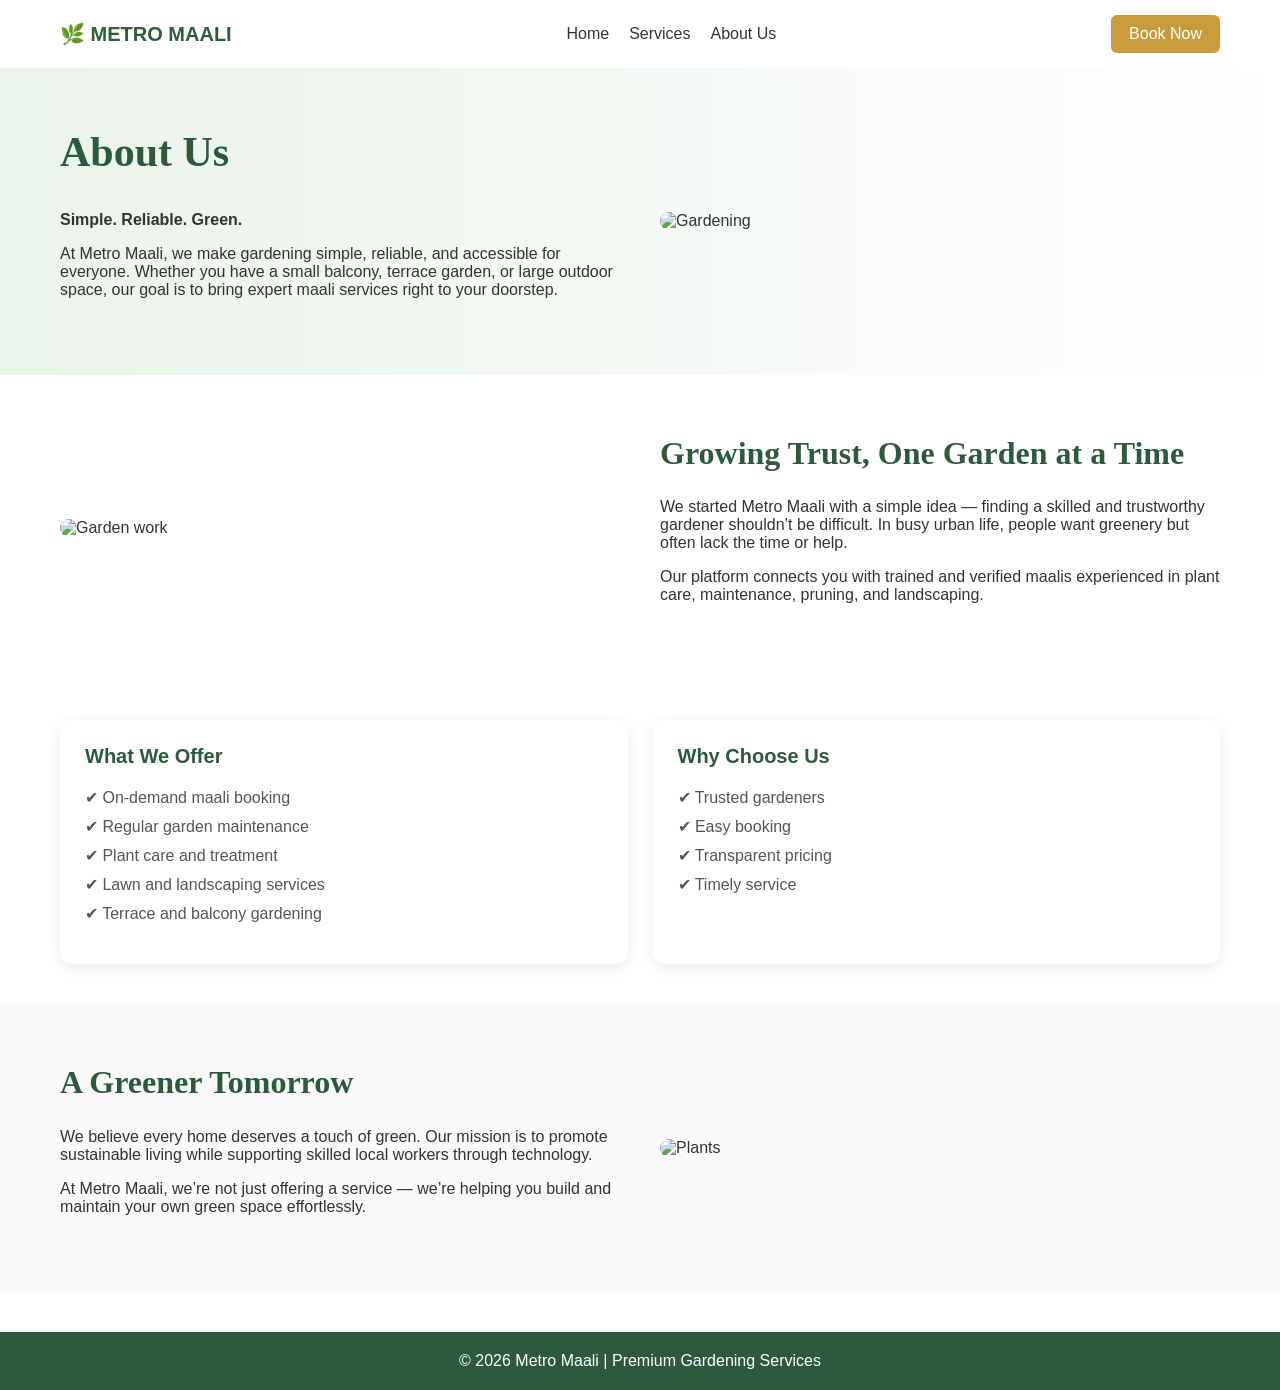
==== about.html @ 2c94c006 "Add files via upload" ====
<!DOCTYPE html>
<html lang="en">
<head>
<meta charset="UTF-8">
<meta name="viewport" content="width=device-width, initial-scale=1.0">
<title>Metro Maali | About Us</title>
<link rel="stylesheet" href="style.css">

</head>

<body>

<body id="about-pg">
   <div id="header"></div>
<script>
  fetch('header.html')
    .then(response => response.text())
    .then(data => {
      document.getElementById('header').innerHTML = data;
    });
</script>

<!-- HERO -->
<section class="about-hero">
    <div class="hero-text">
        <h1>About Us</h1>
        <p><b>Simple. Reliable. Green.</b></p>
        <p>
            At Metro Maali, we make gardening simple, reliable, and accessible for everyone.
            Whether you have a small balcony, terrace garden, or large outdoor space,
            our goal is to bring expert maali services right to your doorstep.
        </p>
    </div>

    <img src="https://images.unsplash.com/photo-1598908314732-07113901949e?w=800" alt="Gardening">
</section>

<!-- STORY -->
<section class="about-story">
    <img src="images\about2.jfif" alt="Garden work">

    <div>
        <h2>Growing Trust, One Garden at a Time</h2>

        <p>
            We started Metro Maali with a simple idea — finding a skilled and trustworthy
            gardener shouldn’t be difficult. In busy urban life, people want greenery
            but often lack the time or help.
        </p>

        <p>
            Our platform connects you with trained and verified maalis experienced in
            plant care, maintenance, pruning, and landscaping.
        </p>
    </div>
</section>

<!-- CARDS -->
<section class="cards">

    <div class="card">
        <h3>What We Offer</h3>
        <ul>
            <li>✔ On-demand maali booking</li>
            <li>✔ Regular garden maintenance</li>
            <li>✔ Plant care and treatment</li>
            <li>✔ Lawn and landscaping services</li>
            <li>✔ Terrace and balcony gardening</li>
        </ul>
    </div>

    <div class="card">
        <h3>Why Choose Us</h3>
        <ul>
            <li>✔ Trusted gardeners</li>
            <li>✔ Easy booking</li>
            <li>✔ Transparent pricing</li>
            <li>✔ Timely service</li>
        </ul>
    </div>

</section>

<!-- VISION -->
<section class="about-vision">

    <div>
        <h2>A Greener Tomorrow</h2>

        <p>
            We believe every home deserves a touch of green. Our mission is to promote
            sustainable living while supporting skilled local workers through technology.
        </p>

        <p>
            At Metro Maali, we’re not just offering a service — we’re helping you build
            and maintain your own green space effortlessly.
        </p>
    </div>

    <img src="https://images.unsplash.com/photo-1501004318641-b39e6451bec6?w=800" alt="Plants">

</section>

<div id="footer"></div>
<script>
  fetch('footer.html')
    .then(response => response.text())
    .then(data => {
      document.getElementById('footer').innerHTML = data;
    });
</script>

</body>
</html>
---- style.css ----
/* ================= GLOBAL STYLES ================= */
html {
  scroll-behavior: smooth;
}

body {
  margin: 0;
  font-family: 'Segoe UI', sans-serif;
  background: #f6f6f6;
  color: #333;
}

/* ================= HEADER (COMMON) ================= */
header {
  display: flex;
  align-items: center;
  justify-content: space-between;
  padding: 15px 60px;
  background: #fff;
  box-shadow: 0 2px 10px rgba(0, 0, 0, 0.05);
}

.logo {
  font-weight: bold;
  color: #2e5d3b;
  font-size: 20px;
}

nav {
  display: flex;
  gap: 20px;
  flex: 1;
  justify-content: center;
}

nav a {
  text-decoration: none;
  color: #333;
  font-weight: 500;
}

nav a.active {
  border-bottom: 2px solid #2e5d3b;
}

.btn {
  background: #c89b3c;
  color: #fff;
  padding: 10px 18px;
  border-radius: 6px;
  border: none;
  cursor: pointer;
  white-space: nowrap;
}

.btn:hover {
  background: #a87e2f;
}

.btn-nav {
  background: #c89b3c;
  color: #fff;
  padding: 10px 18px;
  border-radius: 6px;
  border: none;
  cursor: pointer;
  white-space: nowrap;
  text-decoration: none;
  display: inline-block;
  font-weight: 500;
  transition: background 0.3s ease;
}

.btn-nav:hover {
  background: #a87e2f;
}

/* ================= FOOTER ================= */
footer,
.footer {
  text-align: center;
  padding: 20px;
  background: #2d5a3d;
  color: #fff;
  margin-top: 40px;
}

/* ================================================= */
/* ================= HOME PAGE ====================== */
/* ================================================= */

#home-pg .hero {
  height: 90vh;
  background: url('https://images.unsplash.com/photo-1597262975002-c5c3b14bbd62') center/cover no-repeat;

  display: flex;
  align-items: center;
  justify-content: center;
  text-align: center;

  color: #fff;
  position: relative;
  overflow: hidden;
}

#home-pg .hero::after {
  content: "";
  position: absolute;
  top: 0;
  left: 0;
  width: 100%;
  height: 100%;
  background: rgba(0, 0, 0, 0.5);
  z-index: 1;
}

#home-pg .hero-content {
  position: relative;
  z-index: 2;
  max-width: 700px;
}

.hero-buttons {
  margin-top: 20px;
}

.primary {
  background: #c9a14a;
  color: white;
  padding: 12px 25px;
  border-radius: 6px;
  border: none;
  cursor: pointer;
}

.secondary {
  background: #2d5a3d;
  color: white;
  padding: 12px 25px;
  border-radius: 6px;
  border: none;
  cursor: pointer;
}

.features {
  display: flex;
  justify-content: space-around;
  padding: 60px;
  background: #fff;
  flex-wrap: wrap;
}

.feature-box {
  width: 250px;
  padding: 20px;
  text-align: center;
  box-shadow: 0 5px 20px rgba(0, 0, 0, 0.05);
  border-radius: 10px;
}

.services {
  text-align: center;
  padding: 70px 40px;
}

.services h2 {
  font-family: 'Playfair Display', serif;
  font-size: 32px;
  color: #2d5a3d;
}

.services p {
  color: #666;
}

.service-grid {
  display: flex;
  gap: 20px;
  justify-content: center;
  flex-wrap: wrap;
}

.service-card {
  width: 280px;
  background: white;
  border-radius: 10px;
  overflow: hidden;
  box-shadow: 0 5px 20px rgba(0, 0, 0, 0.05);
}

.service-card img {
  width: 100%;
  height: 180px;
  object-fit: cover;
}

.service-card h4 {
  padding: 15px;
}

/* ================================================= */
/* ================= ABOUT PAGE ===================== */
/* ================================================= */

#about-pg {
  background: #fff;
}

.about-hero {
  display: grid;
  grid-template-columns: 1fr 1fr;
  gap: 40px;
  align-items: center;
  padding: 60px;
  background: linear-gradient(to right, #eaf3ea, #ffffff);
}

.about-hero .hero-text h1 {
  font-family: 'Playfair Display', serif;
  font-size: 42px;
  font-weight: 700;
  color: #2d5a3d;
  margin-top: 0;
}

.about-hero img {
  width: 100%;
  border-radius: 12px;
}

.about-story {
  display: grid;
  grid-template-columns: 1fr 1fr;
  gap: 40px;
  align-items: center;
  padding: 60px;
}

.about-story img {
  width: 100%;
  border-radius: 12px;
}

.about-story h2 {
  font-family: 'Playfair Display', serif;
  font-size: 32px;
  font-weight: 700;
  color: #2d5a3d;
  margin-top: 0;
}

.cards {
  display: grid;
  grid-template-columns: repeat(auto-fit, minmax(280px, 1fr));
  gap: 25px;
  padding: 40px 60px;
}

.card {
  background: #fff;
  padding: 25px;
  border-radius: 12px;
  box-shadow: 0 4px 15px rgba(0, 0, 0, 0.08);
}

.card h3 {
  color: #2d5a3d;
  margin-top: 0;
  font-size: 20px;
}

.card ul {
  list-style: none;
  padding: 0;
}

.card li {
  margin: 10px 0;
  color: #555;
}

.about-vision {
  display: grid;
  grid-template-columns: 1fr 1fr;
  gap: 40px;
  align-items: center;
  padding: 60px;
  background: #f9f9f9;
}

.about-vision h2 {
  font-family: 'Playfair Display', serif;
  font-size: 32px;
  font-weight: 700;
  color: #2d5a3d;
  margin-top: 0;
}

.about-vision img {
  width: 100%;
  border-radius: 12px;
}

/* ================================================= */
/* ================= SERVICES PAGE ================== */
/* ================================================= */

#service-pg .service-hero {
  height: 400px;
  background: linear-gradient(rgba(0, 0, 0, 0.3), rgba(0, 0, 0, 0.3)),
    url('https://images.unsplash.com/photo-1598908314732-07113901949e');
  background-size: cover;
  display: flex;
  align-items: center;
  justify-content: center;
  color: #fff;
}

.section {
  padding: 60px 80px;
}

.service-grid {
  display: grid;
  grid-template-columns: repeat(auto-fit, minmax(260px, 1fr));
  gap: 25px;
}

.service-card {
  background: #fff;
  padding: 25px;
  border-radius: 12px;
}

.learn-more-btn {
  display: inline-block;
  margin-top: 10px;
  background: #2e5d3b;
  color: #fff;
  padding: 8px 12px;
  border-radius: 5px;
}

.cta-banner {
  margin: 60px;
  padding: 40px;
  text-align: center;
  background: linear-gradient(to right, #2e5d3b, #1f3e29);
  color: #fff;
  border-radius: 12px;
}

/* ================================================= */
/* ================= CONTACT PAGE =================== */
/* ================================================= */

.contact-pg header .btn-nav {
  display: none;
}

.contact-pg .contact-hero {
  padding: 20px 20px;
  text-align: center;
  background: #2d5a3d;
  color: white;
}


.contact-pg .contact-hero h1 {
  font-family: 'Playfair Display', serif;
  margin: 0;
}

.container {
  display: flex;
  gap: 20px;
  padding: 40px;
}

.contact-info,
.contact-form {
  width: 48%;
  background: #fff;
  padding: 30px;
  border-radius: 12px;
  box-shadow: 0 5px 20px rgba(0, 0, 0, 0.08);
}

.contact-info h2,
.contact-form h2 {
  color: #2d2d2d;
  margin-top: 0;
  margin-bottom: 20px;
  font-size: 24px;
  font-weight: 600;
}

.contact-info p {
  margin: 12px 0;
  line-height: 1.6;
  color: #555;
}

input,
textarea {
  width: 100%;
  padding: 12px 14px;
  margin: 12px 0;
  border: 1px solid #ddd;
  border-radius: 6px;
  font-family: inherit;
  font-size: 14px;
  box-sizing: border-box;
  transition: border-color 0.3s;
}

input:focus,
textarea:focus {
  outline: none;
  border-color: #2d5a3d;
  box-shadow: 0 0 0 3px rgba(45, 90, 61, 0.1);
}

.submit-btn {
  width: 100%;
  padding: 14px;
  margin-top: 8px;
  background: #2e7d32;
  color: white;
  border: none;
  border-radius: 6px;
  font-size: 16px;
  font-weight: 500;
  cursor: pointer;
  transition: background 0.3s ease;
}

.submit-btn:hover {
  background: #1f5f22;
}

/* ================= MODAL ================= */
.modal {
  display: none;
  position: fixed;
  z-index: 1000;
  left: 0;
  top: 0;
  width: 100%;
  height: 100%;
  background-color: rgba(0, 0, 0, 0.4);
  align-items: center;
  justify-content: center;
}

.modal-content {
  background-color: #fff;
  padding: 40px;
  border-radius: 12px;
  text-align: center;
  max-width: 400px;
  box-shadow: 0 5px 30px rgba(0, 0, 0, 0.3);
  animation: slideDown 0.3s ease-out;
}

.modal-content h2 {
  color: #2d5a3d;
  margin-top: 0;
  font-size: 28px;
  font-weight: 600;
}

.modal-content p {
  color: #555;
  font-size: 16px;
  line-height: 1.6;
  margin: 20px 0;
}

.modal-btn {
  background: #2e7d32;
  color: white;
  padding: 12px 30px;
  border: none;
  border-radius: 6px;
  font-size: 16px;
  font-weight: 500;
  cursor: pointer;
  transition: background 0.3s ease;
}

.modal-btn:hover {
  background: #1f5f22;
}

@keyframes slideDown {
  from {
    opacity: 0;
    transform: translateY(-30px);
  }

  to {
    opacity: 1;
    transform: translateY(0);
  }
}

/* ================= RESPONSIVE ================= */
@media (max-width: 768px) {
  header {
    flex-direction: column;
    padding: 20px;
  }

  nav {
    flex-wrap: wrap;
  }

  .container {
    flex-direction: column;
  }

  .contact-info,
  .contact-form {
    width: 100%;
  }

  .section {
    padding: 40px 20px;
  }

  .about-hero,
  .about-story,
  .about-vision {
    grid-template-columns: 1fr;
    padding: 40px 20px;
  }

  .cards {
    padding: 40px 20px;
  }

  .service-grid {
    grid-template-columns: 1fr;
  }
}
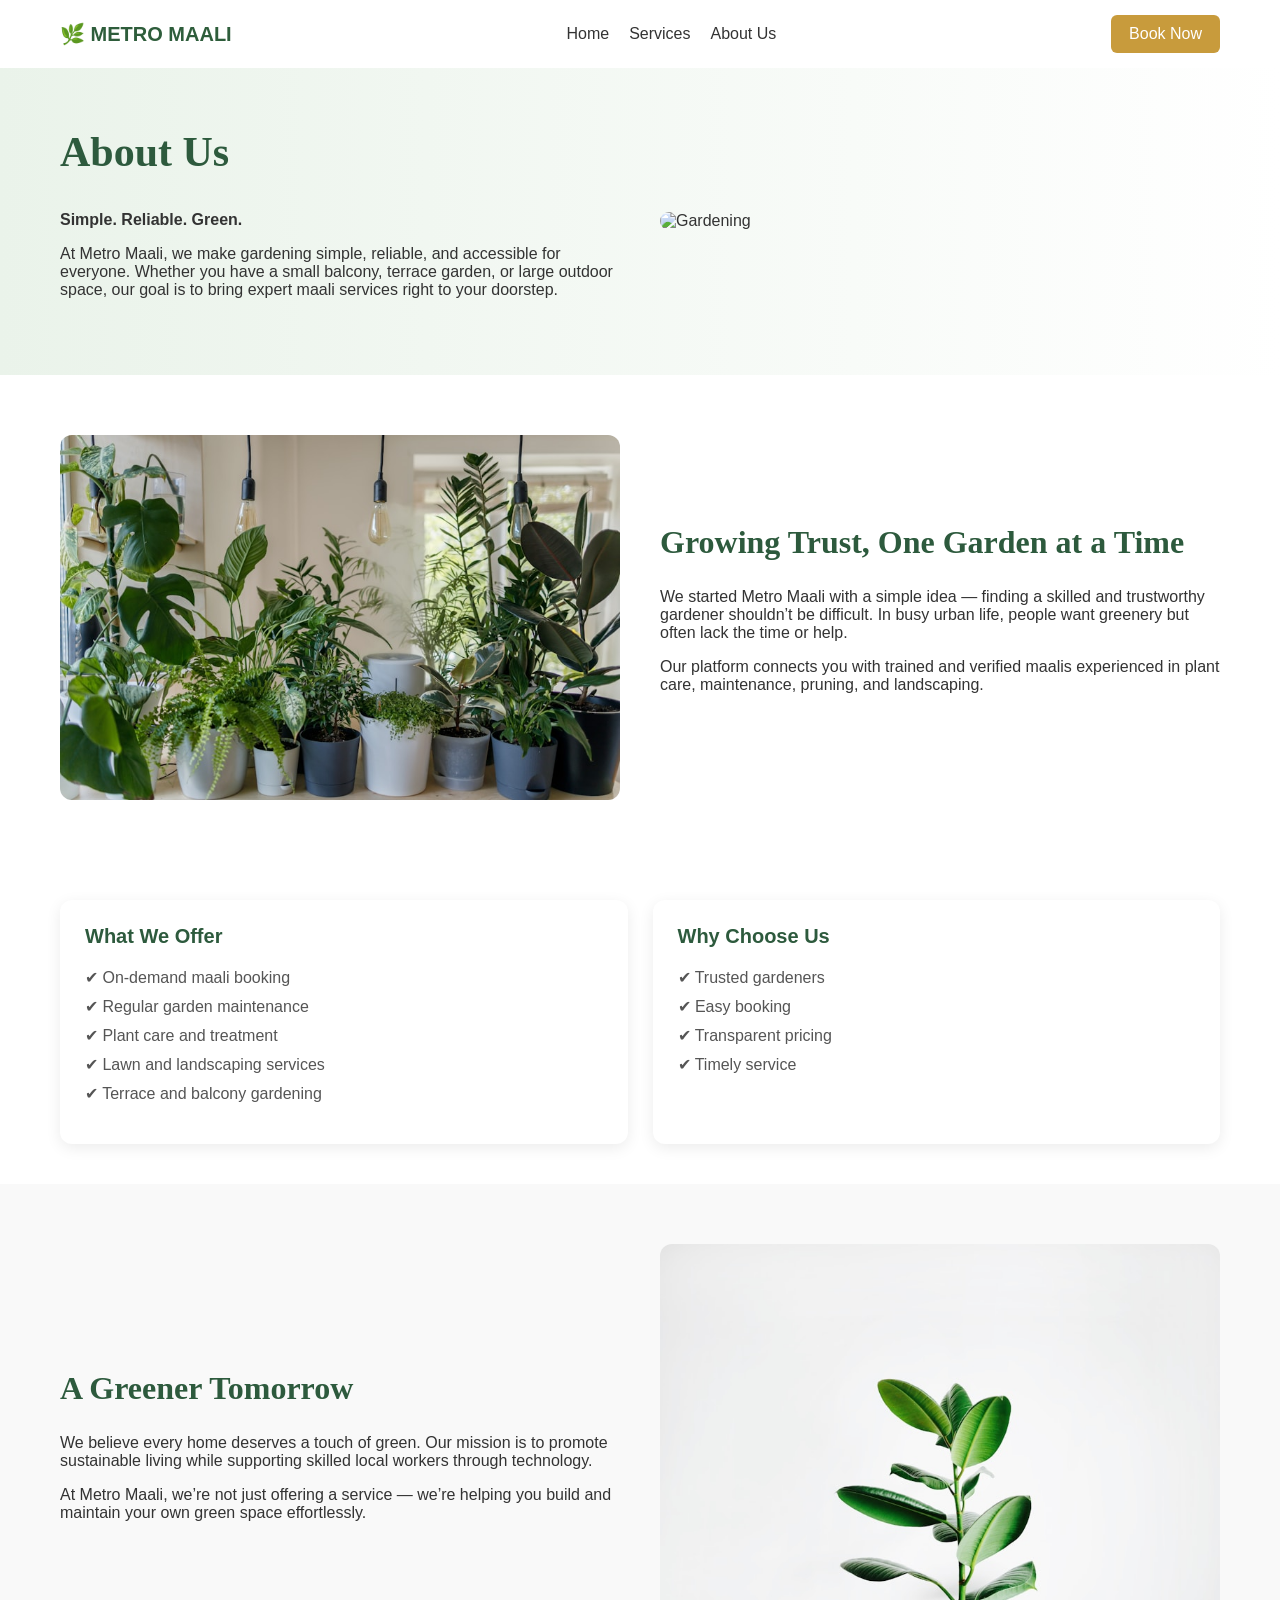
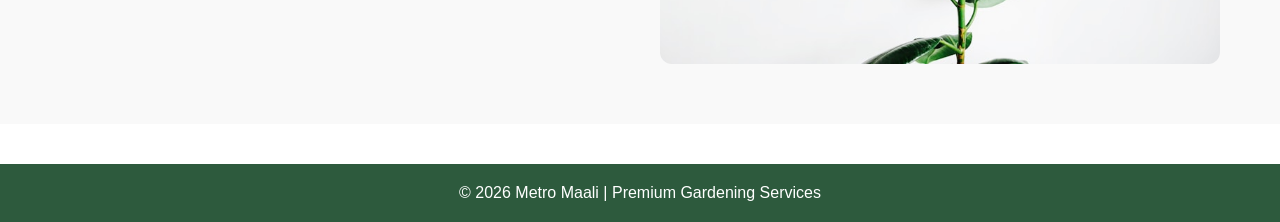
==== commit 7f2700f8: "Update about.html" ====
--- a/about.html
+++ b/about.html
@@ -98,7 +98,7 @@
         </p>
     </div>
 
-    <img src="https://images.unsplash.com/photo-1501004318641-b39e6451bec6?w=800" alt="Plants">
+    <img src="images\about3.jfif" alt="Plants">
 
 </section>
 
@@ -112,4 +112,4 @@
 </script>
 
 </body>
-</html>+</html>
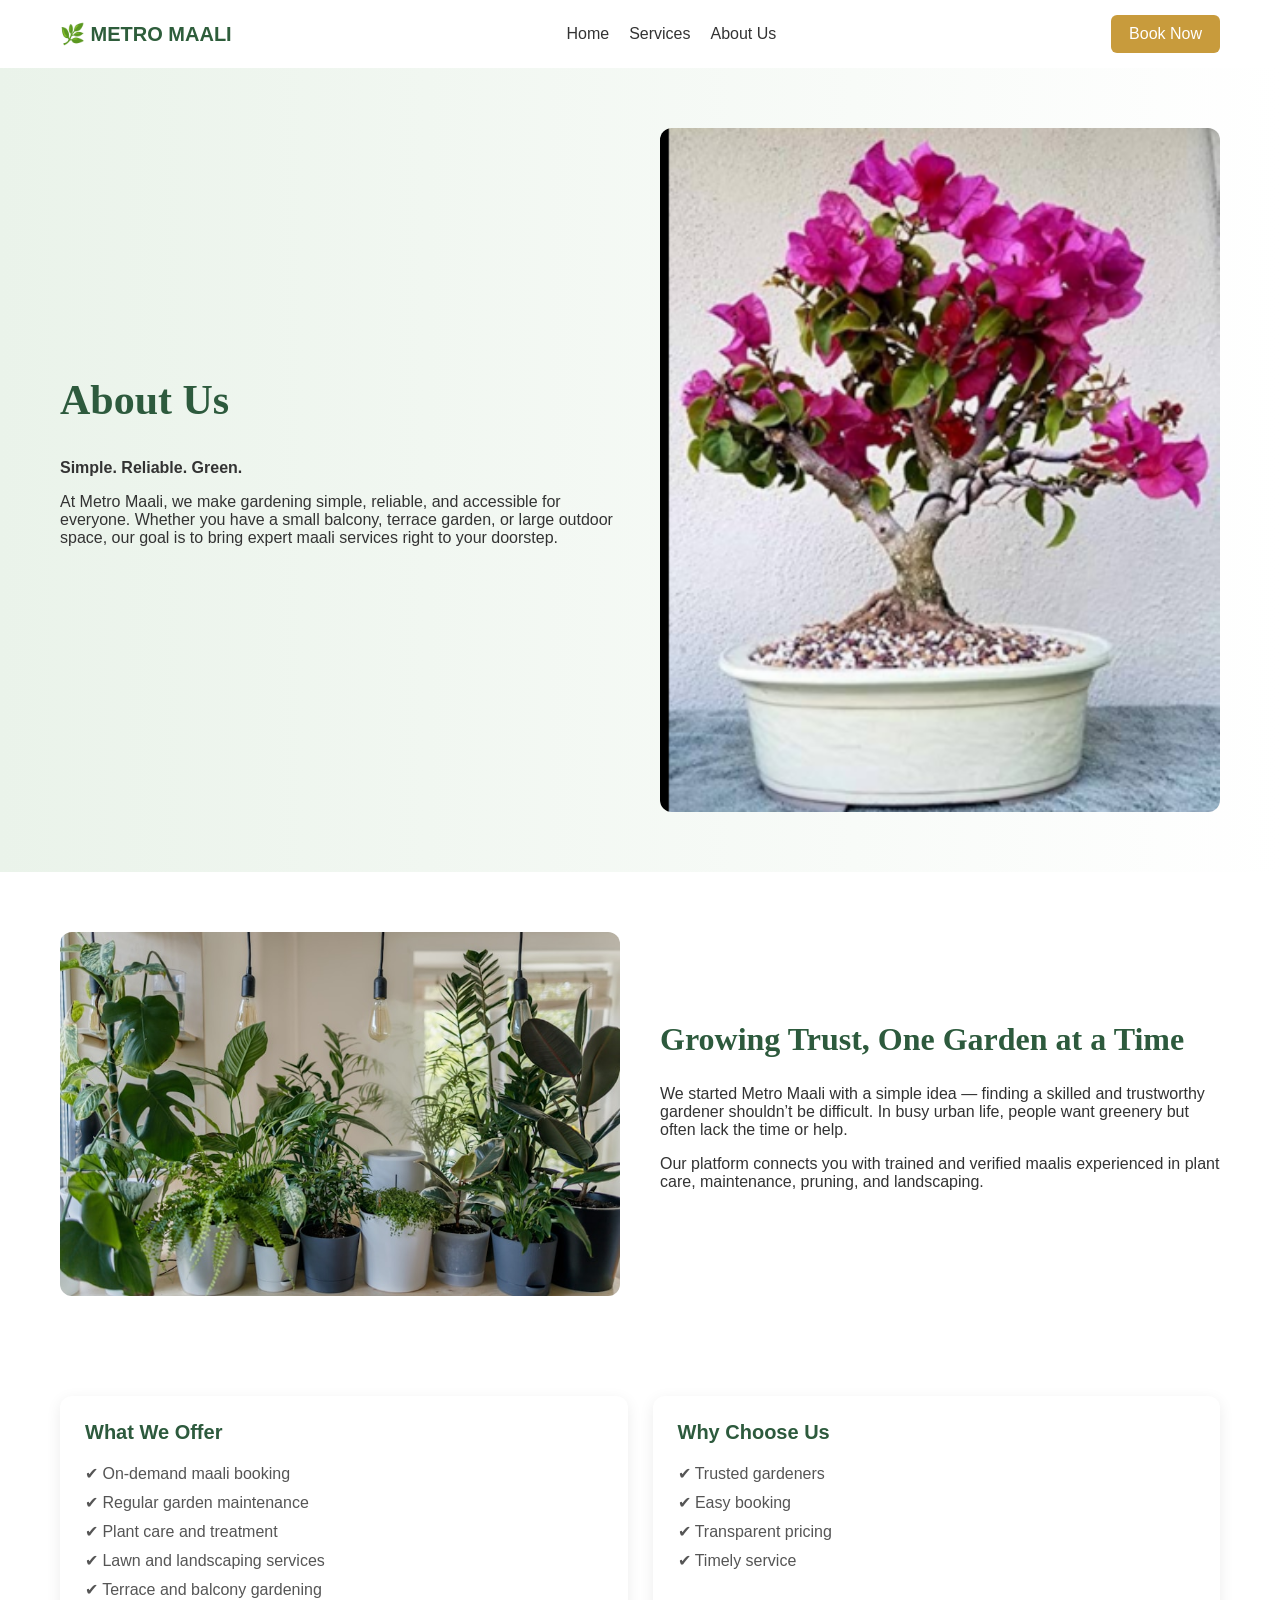
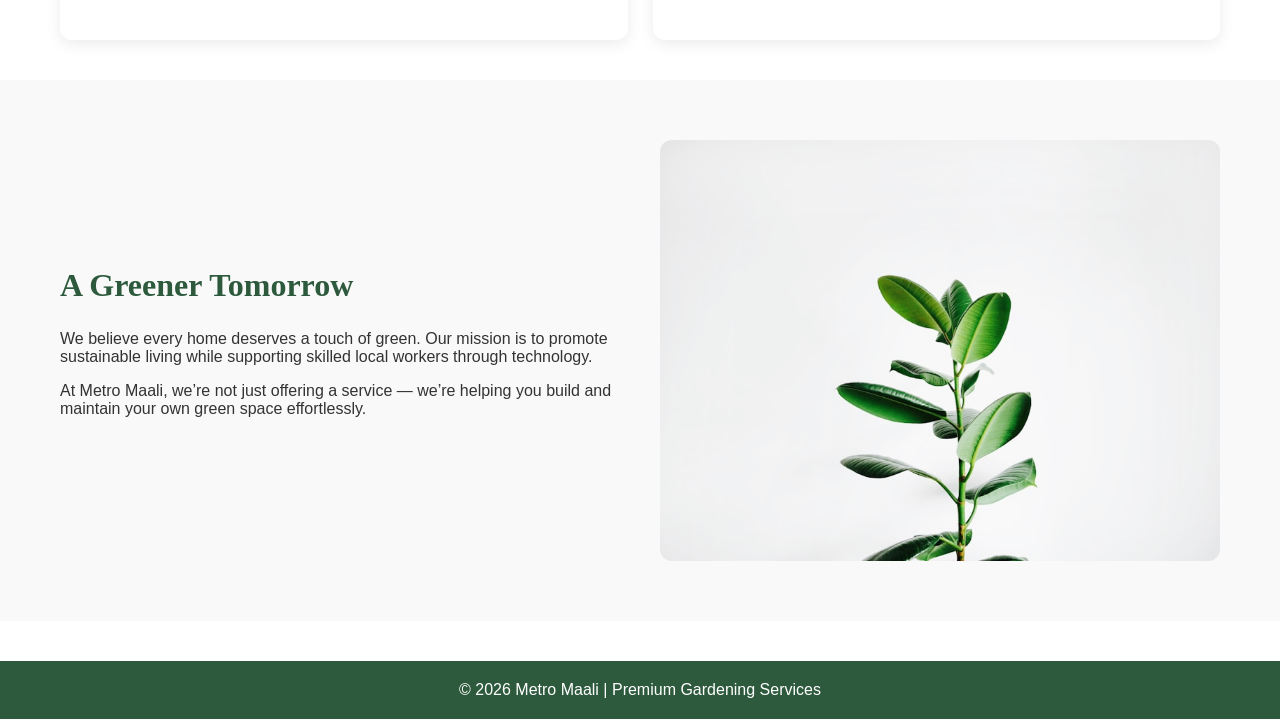
==== commit d3717fda: "Update about.html" ====
--- a/about.html
+++ b/about.html
@@ -32,7 +32,7 @@
         </p>
     </div>
 
-    <img src="https://images.unsplash.com/photo-1598908314732-07113901949e?w=800" alt="Gardening">
+    <img src="images\about1.png" alt="Gardening">
 </section>
 
 <!-- STORY -->
